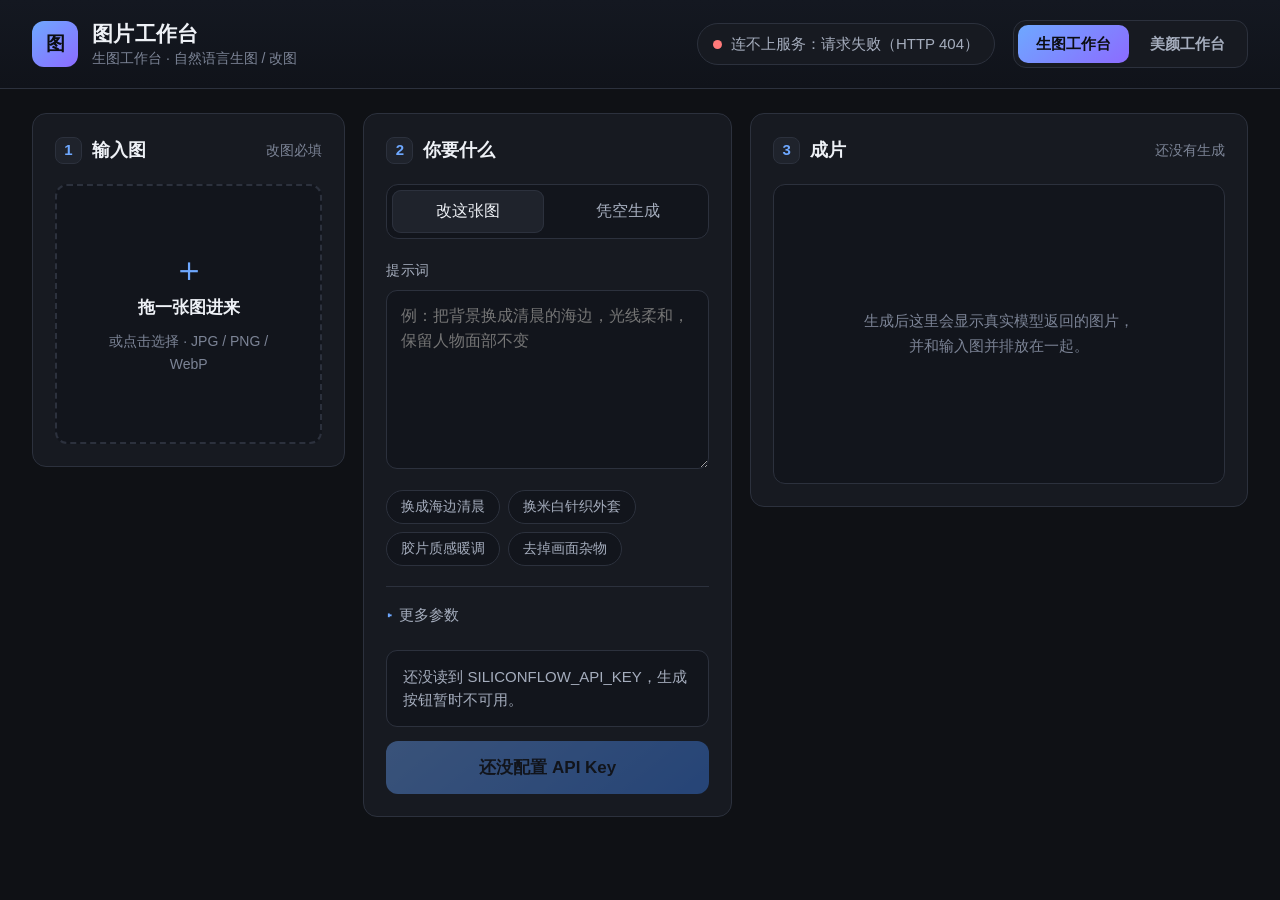
==== frontend/studio.html @ 8fd58a5e "feat(studio): 新增「生图工作台」，先报价后扣费的自由生图接口与页面 原来的造型链路只服务人像美化：本地人脸分析、SCHP/MediaPipe 蒙版、裁贴后 要求被掩区域逐像素与底图一致—" ====
<!doctype html>
<html lang="zh-CN">
  <head>
    <meta charset="UTF-8" />
    <meta name="viewport" content="width=device-width, initial-scale=1.0" />
    <meta
      name="description"
      content="图片工作台 — 生图工作台：自然语言生图 / 改图（SiliconFlow / Qwen-Image）"
    />
    <title>生图工作台 · 图片工作台</title>
    <link rel="stylesheet" href="./css/studio.css?v=0.1.0" />
  </head>
  <body>
    <header class="topbar">
      <div class="brand">
        <span class="brand-mark">图</span>
        <span class="brand-copy">
          <strong>图片工作台</strong>
          <small>生图工作台 · 自然语言生图 / 改图</small>
        </span>
      </div>

      <div class="topbar-right">
        <span class="pill" id="providerPill">
          <span class="dot"></span>
          <span id="providerText">正在检查 API…</span>
        </span>
        <nav class="workbench-switch" aria-label="工作台切换">
          <a class="workbench-tab is-active" href="./studio.html" aria-current="page">生图工作台</a>
          <a class="workbench-tab" href="./index.html">美颜工作台</a>
        </nav>
      </div>
    </header>

    <main class="grid">
      <!-- ---------------------------------------------------------- 输入 -->
      <section class="panel panel-source" id="sourcePanel">
        <h2 class="panel-title">
          <span class="step">1</span> 输入图
          <span class="panel-hint" id="sourceHint">改图必填</span>
        </h2>

        <div class="dropzone" id="dropzone" tabindex="0" role="button">
          <img id="sourcePreview" alt="输入图预览" hidden />
          <div class="dropzone-empty" id="dropzoneEmpty">
            <span class="dropzone-icon">＋</span>
            <strong>拖一张图进来</strong>
            <small>或点击选择 · JPG / PNG / WebP</small>
          </div>
        </div>
        <input type="file" id="fileInput" accept="image/jpeg,image/png,image/webp" hidden />

        <div class="source-meta" id="sourceMeta" hidden>
          <span id="sourceMetaText"></span>
          <button class="text-button" type="button" id="clearSource">换一张</button>
        </div>
      </section>

      <!-- ---------------------------------------------------------- 指令 -->
      <section class="panel panel-prompt">
        <h2 class="panel-title"><span class="step">2</span> 你要什么</h2>

        <div class="mode-switch" role="tablist" id="modeSwitch">
          <button class="mode-button is-active" data-mode="edit" type="button">改这张图</button>
          <button class="mode-button" data-mode="text2image" type="button">凭空生成</button>
        </div>

        <label class="field-label" for="promptInput">提示词</label>
        <textarea
          id="promptInput"
          rows="6"
          placeholder="例：把背景换成清晨的海边，光线柔和，保留人物面部不变"
        ></textarea>

        <div class="chips" id="promptChips"></div>

        <details class="advanced">
          <summary>更多参数</summary>

          <label class="field-label" for="modelSelect">模型</label>
          <select id="modelSelect"></select>
          <p class="field-note" id="modelNote"></p>

          <label class="field-label" for="sizeSelect" id="sizeLabel" hidden>画布尺寸</label>
          <select id="sizeSelect" hidden></select>

          <label class="field-label" for="negativeInput">不要出现（可选）</label>
          <input id="negativeInput" type="text" placeholder="例：文字、水印、多余的手指" />

          <label class="field-label" for="countSelect">生成张数</label>
          <select id="countSelect"></select>
        </details>

        <div class="cost-preview" id="costPreview">先写下提示词</div>

        <button class="primary-button" type="button" id="generateButton" disabled>
          生成（需确认费用）
        </button>
      </section>

      <!-- ---------------------------------------------------------- 结果 -->
      <section class="panel panel-result">
        <h2 class="panel-title">
          <span class="step">3</span> 成片
          <span class="panel-hint" id="resultHint">还没有生成</span>
        </h2>

        <div class="result-stage" id="resultStage">
          <p class="empty-state" id="resultEmpty">
            生成后这里会显示真实模型返回的图片，<br />并和输入图并排放在一起。
          </p>
        </div>

        <div class="compare" id="compare" hidden>
          <figure class="compare-figure">
            <img id="compareSource" alt="输入图" />
            <figcaption>原图</figcaption>
          </figure>
          <figure class="compare-figure">
            <img id="compareResult" alt="生成结果" />
            <figcaption id="compareResultCaption">成片</figcaption>
          </figure>
        </div>

        <dl class="facts" id="resultFacts" hidden></dl>

        <div class="result-actions" id="resultActions" hidden>
          <a class="primary-button" id="downloadButton" download>下载这张</a>
          <button class="ghost-button" type="button" id="reuseButton">把它的提示词拿回来改</button>
        </div>

        <h3 class="sub-title" id="historyTitle" hidden>历史成片</h3>
        <div class="history" id="history"></div>
      </section>
    </main>

    <!-- ------------------------------------------------------- 费用确认 -->
    <div class="modal-backdrop" id="confirmBackdrop" hidden>
      <div class="modal" role="dialog" aria-modal="true" aria-labelledby="confirmTitle">
        <h3 id="confirmTitle">这次要花钱，确认一下</h3>
        <dl class="confirm-facts" id="confirmFacts"></dl>
        <p class="confirm-warning">
          点击「确认并生成」就会真的向 SiliconFlow 发起付费请求，费用计入你的硅基流动账单。
          取消则不会发出任何请求。
        </p>
        <div class="modal-actions">
          <button class="ghost-button" type="button" id="confirmCancel">取消</button>
          <button class="primary-button" type="button" id="confirmAccept">确认并生成</button>
        </div>
      </div>
    </div>

    <script type="module" src="./js/studio.js?v=0.1.0"></script>
  </body>
</html>
---- frontend/css/studio.css ----
/*
 * The studio page is its own surface: it shares no class names with the styling
 * workspace, so neither page can break the other's layout. Type is deliberately
 * larger than the rest of the app -- this tool is meant to be read for a long
 * time from a normal desk distance, not squinted at.
 */

:root {
  --bg: #0f1115;
  --surface: #171a21;
  --surface-2: #1f232c;
  --line: #2c313d;
  --text: #eef1f6;
  --text-dim: #a5adbd;
  --text-faint: #7c8496;
  --accent: #6ea8ff;
  --accent-strong: #3d84f7;
  --warn: #ffb46b;
  --danger: #ff7a7a;
  --radius: 14px;
  --gap: 18px;
}

* {
  box-sizing: border-box;
}

/*
 * Several panels below set an explicit `display` (.compare, .facts,
 * .modal-backdrop...), which outranks the user-agent's `[hidden]` rule. Without
 * this, toggling the `hidden` attribute would leave the cost dialog and the
 * before/after strip permanently on screen.
 */
[hidden] {
  display: none !important;
}

html,
body {
  margin: 0;
  padding: 0;
}

body {
  background: var(--bg);
  color: var(--text);
  font-family: -apple-system, "PingFang SC", "Helvetica Neue", "Microsoft YaHei", sans-serif;
  font-size: 17px;
  line-height: 1.65;
  -webkit-font-smoothing: antialiased;
}

/* --------------------------------------------------------------- top bar */

.topbar {
  display: flex;
  align-items: center;
  justify-content: space-between;
  gap: 24px;
  padding: 20px 32px;
  border-bottom: 1px solid var(--line);
  background: linear-gradient(180deg, #141821, #10131a);
  position: sticky;
  top: 0;
  z-index: 20;
}

.brand {
  display: flex;
  align-items: center;
  gap: 14px;
}

.brand-mark {
  display: grid;
  place-items: center;
  width: 46px;
  height: 46px;
  border-radius: 12px;
  background: linear-gradient(140deg, var(--accent), #8c6bff);
  color: #0b0d12;
  font-weight: 800;
  font-size: 19px;
}

.brand-copy {
  display: flex;
  flex-direction: column;
  line-height: 1.35;
}

.brand-copy strong {
  font-size: 21px;
  letter-spacing: 0.3px;
}

.brand-copy small {
  color: var(--text-faint);
  font-size: 14px;
}

.topbar-right {
  display: flex;
  align-items: center;
  gap: 18px;
}

/* 两个工作台共用的切换器；深色面用同一套结构，只换配色。 */
.workbench-switch {
  display: inline-flex;
  gap: 3px;
  padding: 4px;
  border: 1px solid var(--line);
  border-radius: 13px;
  background: var(--surface);
}

.workbench-tab {
  display: inline-flex;
  height: 38px;
  align-items: center;
  padding: 0 18px;
  border-radius: 10px;
  color: var(--text-dim);
  font-size: 15px;
  font-weight: 600;
  text-decoration: none;
  white-space: nowrap;
}

.workbench-tab:hover {
  color: var(--text);
  background: var(--surface-2);
}

.workbench-tab.is-active,
.workbench-tab.is-active:hover {
  color: #0b0d12;
  background: linear-gradient(140deg, var(--accent), #8c6bff);
}

.pill {
  display: inline-flex;
  align-items: center;
  gap: 9px;
  padding: 8px 15px;
  border-radius: 999px;
  border: 1px solid var(--line);
  background: var(--surface);
  color: var(--text-dim);
  font-size: 15px;
}

.pill .dot {
  width: 9px;
  height: 9px;
  border-radius: 50%;
  background: var(--text-faint);
}

.pill.is-ok .dot {
  background: #4ade80;
  box-shadow: 0 0 10px #4ade8080;
}

.pill.is-bad .dot {
  background: var(--danger);
}

.ghost-link {
  color: var(--text-dim);
  text-decoration: none;
  font-size: 15px;
  border-bottom: 1px dashed var(--line);
  padding-bottom: 2px;
}

.ghost-link:hover {
  color: var(--text);
}

/* ------------------------------------------------------------------ grid */

.grid {
  display: grid;
  grid-template-columns: minmax(300px, 0.85fr) minmax(340px, 1fr) minmax(420px, 1.35fr);
  gap: var(--gap);
  padding: 24px 32px 64px;
  align-items: start;
}

@media (max-width: 1220px) {
  .grid {
    grid-template-columns: 1fr 1fr;
  }
  .panel-result {
    grid-column: 1 / -1;
  }
}

@media (max-width: 820px) {
  .grid {
    grid-template-columns: 1fr;
    padding: 18px 16px 48px;
  }
}

.panel {
  background: var(--surface);
  border: 1px solid var(--line);
  border-radius: var(--radius);
  padding: 22px;
}

.panel-title {
  display: flex;
  align-items: center;
  gap: 10px;
  margin: 0 0 18px;
  font-size: 18px;
  font-weight: 650;
}

.step {
  display: grid;
  place-items: center;
  width: 27px;
  height: 27px;
  border-radius: 8px;
  background: var(--surface-2);
  border: 1px solid var(--line);
  color: var(--accent);
  font-size: 15px;
  font-weight: 700;
}

.panel-hint {
  margin-left: auto;
  color: var(--text-faint);
  font-size: 14px;
  font-weight: 400;
}

/* -------------------------------------------------------------- dropzone */

.dropzone {
  position: relative;
  display: grid;
  place-items: center;
  min-height: 260px;
  border: 2px dashed var(--line);
  border-radius: 12px;
  background: #12151c;
  cursor: pointer;
  transition: border-color 0.15s ease, background 0.15s ease;
  overflow: hidden;
}

.dropzone:hover,
.dropzone:focus-visible,
.dropzone.is-dragging {
  border-color: var(--accent);
  background: #141922;
  outline: none;
}

.dropzone.is-disabled {
  opacity: 0.45;
  cursor: not-allowed;
}

.dropzone img {
  display: block;
  width: 100%;
  max-height: 420px;
  object-fit: contain;
}

.dropzone-empty {
  display: flex;
  flex-direction: column;
  align-items: center;
  gap: 8px;
  color: var(--text-dim);
  padding: 32px;
  text-align: center;
}

.dropzone-empty strong {
  font-size: 17px;
  color: var(--text);
}

.dropzone-empty small {
  font-size: 14px;
  color: var(--text-faint);
}

.dropzone-icon {
  font-size: 34px;
  color: var(--accent);
  line-height: 1;
}

.source-meta {
  display: flex;
  align-items: center;
  justify-content: space-between;
  gap: 12px;
  margin-top: 14px;
  font-size: 14px;
  color: var(--text-faint);
}

.text-button {
  background: none;
  border: none;
  color: var(--accent);
  font-size: 14px;
  cursor: pointer;
  padding: 4px 2px;
}

.text-button:hover {
  text-decoration: underline;
}

/* ---------------------------------------------------------------- prompt */

.mode-switch {
  display: grid;
  grid-template-columns: 1fr 1fr;
  gap: 8px;
  padding: 5px;
  border-radius: 12px;
  background: #12151c;
  border: 1px solid var(--line);
  margin-bottom: 20px;
}

.mode-button {
  border: none;
  background: transparent;
  color: var(--text-dim);
  font-size: 16px;
  font-family: inherit;
  padding: 11px 12px;
  border-radius: 9px;
  cursor: pointer;
  transition: background 0.15s ease, color 0.15s ease;
}

.mode-button.is-active {
  background: var(--surface-2);
  color: var(--text);
  box-shadow: inset 0 0 0 1px var(--line);
}

.field-label {
  display: block;
  margin: 18px 0 8px;
  font-size: 14px;
  color: var(--text-dim);
  letter-spacing: 0.2px;
}

.field-label:first-of-type {
  margin-top: 0;
}

.field-note {
  margin: 8px 0 0;
  font-size: 13.5px;
  color: var(--text-faint);
}

textarea,
input[type="text"],
select {
  width: 100%;
  background: #12151c;
  border: 1px solid var(--line);
  border-radius: 11px;
  color: var(--text);
  font-family: inherit;
  font-size: 16px;
  line-height: 1.6;
  padding: 12px 14px;
  resize: vertical;
}

textarea {
  min-height: 140px;
}

textarea:focus,
input[type="text"]:focus,
select:focus {
  outline: none;
  border-color: var(--accent);
  box-shadow: 0 0 0 3px #3d84f726;
}

.chips {
  display: flex;
  flex-wrap: wrap;
  gap: 8px;
  margin-top: 12px;
}

.chip {
  border: 1px solid var(--line);
  background: #12151c;
  color: var(--text-dim);
  border-radius: 999px;
  padding: 7px 14px;
  font-size: 14px;
  font-family: inherit;
  cursor: pointer;
}

.chip:hover {
  color: var(--text);
  border-color: var(--accent);
}

.advanced {
  margin-top: 20px;
  border-top: 1px solid var(--line);
  padding-top: 16px;
}

.advanced summary {
  cursor: pointer;
  color: var(--text-dim);
  font-size: 15px;
  list-style: none;
}

.advanced summary::before {
  content: "▸ ";
  color: var(--accent);
}

.advanced[open] summary::before {
  content: "▾ ";
}

.cost-preview {
  margin: 22px 0 14px;
  padding: 14px 16px;
  border-radius: 11px;
  background: #12151c;
  border: 1px solid var(--line);
  color: var(--text-dim);
  font-size: 15px;
  line-height: 1.55;
}

.cost-preview strong {
  color: var(--warn);
}

.primary-button {
  display: inline-flex;
  align-items: center;
  justify-content: center;
  gap: 8px;
  width: 100%;
  padding: 15px 20px;
  border: none;
  border-radius: 12px;
  background: linear-gradient(140deg, var(--accent), var(--accent-strong));
  color: #0a0d13;
  font-family: inherit;
  font-size: 17px;
  font-weight: 700;
  cursor: pointer;
  text-decoration: none;
  transition: filter 0.15s ease;
}

.primary-button:hover:not(:disabled) {
  filter: brightness(1.08);
}

.primary-button:disabled {
  opacity: 0.4;
  cursor: not-allowed;
}

.primary-button.is-busy {
  opacity: 1;
  cursor: progress;
}

.ghost-button {
  display: inline-flex;
  align-items: center;
  justify-content: center;
  padding: 14px 20px;
  border: 1px solid var(--line);
  border-radius: 12px;
  background: var(--surface-2);
  color: var(--text);
  font-family: inherit;
  font-size: 16px;
  cursor: pointer;
}

.ghost-button:hover {
  border-color: var(--accent);
}

/* ---------------------------------------------------------------- result */

.result-stage {
  display: grid;
  place-items: center;
  min-height: 300px;
  border: 1px solid var(--line);
  border-radius: 12px;
  background: #12151c;
  padding: 16px;
}

.result-stage img {
  display: block;
  max-width: 100%;
  max-height: 640px;
  border-radius: 9px;
}

.empty-state {
  color: var(--text-faint);
  text-align: center;
  font-size: 15px;
  margin: 0;
}

.is-error {
  color: var(--danger);
}

.spinner {
  width: 34px;
  height: 34px;
  border-radius: 50%;
  border: 3px solid #ffffff1f;
  border-top-color: var(--accent);
  animation: spin 0.9s linear infinite;
  margin: 0 auto 14px;
}

@keyframes spin {
  to {
    transform: rotate(360deg);
  }
}

.compare {
  display: grid;
  grid-template-columns: 1fr 1fr;
  gap: 14px;
  margin-top: 18px;
}

.compare.is-single {
  grid-template-columns: 1fr;
}

@media (max-width: 560px) {
  .compare {
    grid-template-columns: 1fr;
  }
}

.compare-figure {
  margin: 0;
  border: 1px solid var(--line);
  border-radius: 12px;
  overflow: hidden;
  background: #12151c;
}

.compare-figure img {
  display: block;
  width: 100%;
  max-height: 420px;
  object-fit: contain;
}

.compare-figure figcaption {
  padding: 9px 13px;
  font-size: 14px;
  color: var(--text-faint);
  border-top: 1px solid var(--line);
}

.facts {
  margin: 18px 0 0;
  display: grid;
  grid-template-columns: auto 1fr;
  gap: 7px 16px;
  font-size: 14.5px;
}

.facts dt {
  color: var(--text-faint);
}

.facts dd {
  margin: 0;
  color: var(--text-dim);
  word-break: break-all;
}

.result-actions {
  display: flex;
  flex-wrap: wrap;
  gap: 12px;
  margin-top: 20px;
}

.result-actions .primary-button,
.result-actions .ghost-button {
  width: auto;
  flex: 1 1 auto;
}

.sub-title {
  margin: 32px 0 14px;
  font-size: 16px;
  color: var(--text-dim);
  font-weight: 600;
}

.history {
  display: grid;
  grid-template-columns: repeat(auto-fill, minmax(110px, 1fr));
  gap: 10px;
}

.history-item {
  border: 1px solid var(--line);
  border-radius: 10px;
  overflow: hidden;
  background: #12151c;
  cursor: pointer;
  padding: 0;
}

.history-item:hover {
  border-color: var(--accent);
}

.history-item img {
  display: block;
  width: 100%;
  height: 110px;
  object-fit: cover;
}

/* ----------------------------------------------------------------- modal */

.modal-backdrop {
  position: fixed;
  inset: 0;
  background: #05070acc;
  backdrop-filter: blur(3px);
  display: grid;
  place-items: center;
  padding: 24px;
  z-index: 60;
}

.modal {
  width: min(540px, 100%);
  background: var(--surface);
  border: 1px solid var(--line);
  border-radius: 16px;
  padding: 28px;
  box-shadow: 0 24px 70px #00000080;
}

.modal h3 {
  margin: 0 0 20px;
  font-size: 20px;
}

.confirm-facts {
  display: grid;
  grid-template-columns: auto 1fr;
  gap: 10px 18px;
  margin: 0 0 20px;
  font-size: 16px;
}

.confirm-facts dt {
  color: var(--text-faint);
}

.confirm-facts dd {
  margin: 0;
  color: var(--text);
  font-weight: 600;
}

.confirm-warning {
  margin: 0;
  padding: 14px 16px;
  border-radius: 11px;
  background: #2a2113;
  border: 1px solid #4a3a1c;
  color: var(--warn);
  font-size: 15px;
  line-height: 1.6;
}

.modal-actions {
  display: flex;
  gap: 12px;
  margin-top: 24px;
}

.modal-actions button {
  width: auto;
  flex: 1;
}
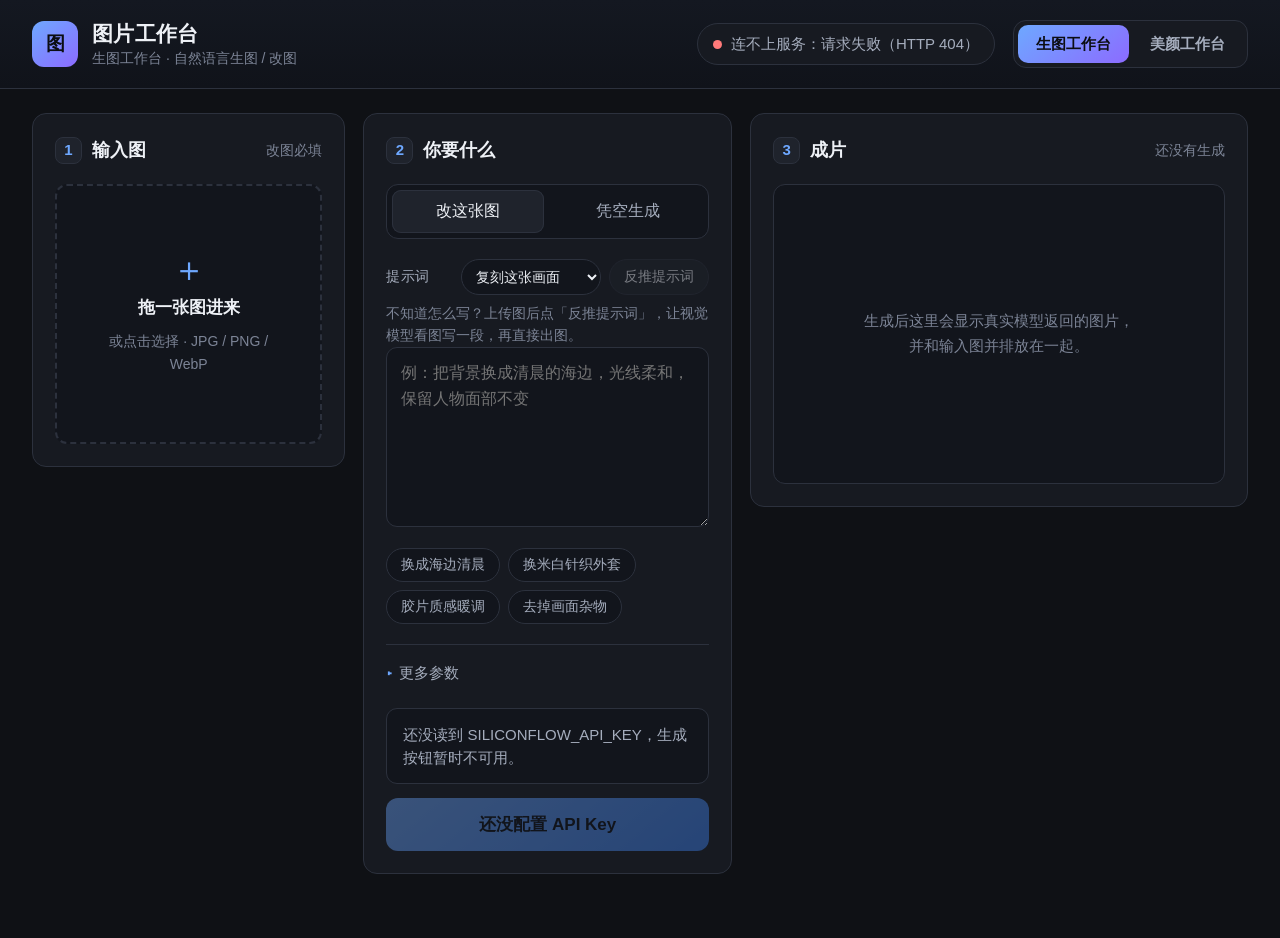
==== commit caeedfe3: "feat(studio): 工作台接入「反推提示词」，看图写词独立计费 工作台多一个入口：上传图 → 报价 → 确认 → 由视觉模型写出一段可直接出图的话， 主提示词自动填进输入框，另给 2~3 条备" ====
--- a/frontend/studio.html
+++ b/frontend/studio.html
@@ -8,7 +8,7 @@
       content="图片工作台 — 生图工作台：自然语言生图 / 改图（SiliconFlow / Qwen-Image）"
     />
     <title>生图工作台 · 图片工作台</title>
-    <link rel="stylesheet" href="./css/studio.css?v=0.1.0" />
+    <link rel="stylesheet" href="./css/studio.css?v=0.2.0" />
   </head>
   <body>
     <header class="topbar">
@@ -65,13 +65,28 @@
           <button class="mode-button" data-mode="text2image" type="button">凭空生成</button>
         </div>
 
-        <label class="field-label" for="promptInput">提示词</label>
+        <div class="field-head">
+          <label class="field-label" for="promptInput">提示词</label>
+          <div class="field-head-actions">
+            <select id="interrogateFocus" class="compact-select" aria-label="反推方式">
+              <option value="replicate">复刻这张画面</option>
+              <option value="style">只要风格和色调</option>
+            </select>
+            <button class="ghost-button is-compact" type="button" id="interrogateButton">
+              反推提示词
+            </button>
+          </div>
+        </div>
+        <p class="field-note" id="interrogateNote">
+          不知道怎么写？上传图后点「反推提示词」，让视觉模型看图写一段，再直接出图。
+        </p>
         <textarea
           id="promptInput"
           rows="6"
           placeholder="例：把背景换成清晨的海边，光线柔和，保留人物面部不变"
         ></textarea>
 
+        <div class="chips chips-interrogate" id="interrogateChips" hidden></div>
         <div class="chips" id="promptChips"></div>
 
         <details class="advanced">
@@ -80,6 +95,10 @@
           <label class="field-label" for="modelSelect">模型</label>
           <select id="modelSelect"></select>
           <p class="field-note" id="modelNote"></p>
+
+          <label class="field-label" for="interrogateModelSelect">反推模型（看图写提示词）</label>
+          <select id="interrogateModelSelect"></select>
+          <p class="field-note" id="interrogateModelNote"></p>
 
           <label class="field-label" for="sizeSelect" id="sizeLabel" hidden>画布尺寸</label>
           <select id="sizeSelect" hidden></select>
@@ -139,7 +158,7 @@
       <div class="modal" role="dialog" aria-modal="true" aria-labelledby="confirmTitle">
         <h3 id="confirmTitle">这次要花钱，确认一下</h3>
         <dl class="confirm-facts" id="confirmFacts"></dl>
-        <p class="confirm-warning">
+        <p class="confirm-warning" id="confirmWarning">
           点击「确认并生成」就会真的向 SiliconFlow 发起付费请求，费用计入你的硅基流动账单。
           取消则不会发出任何请求。
         </p>
@@ -150,6 +169,6 @@
       </div>
     </div>
 
-    <script type="module" src="./js/studio.js?v=0.1.0"></script>
+    <script type="module" src="./js/studio.js?v=0.2.0"></script>
   </body>
 </html>
--- a/frontend/css/studio.css
+++ b/frontend/css/studio.css
@@ -424,6 +424,53 @@
   border-color: var(--accent);
 }
 
+/* 反推入口：和「生成」并列，但基调更轻——它是备选手段，不是主按钮。 */
+.field-head {
+  display: flex;
+  align-items: center;
+  justify-content: space-between;
+  gap: 12px;
+  margin: 18px 0 8px;
+}
+
+.field-head .field-label {
+  margin: 0;
+}
+
+.field-head-actions {
+  display: flex;
+  align-items: center;
+  gap: 8px;
+}
+
+.compact-select {
+  width: auto;
+  padding: 8px 10px;
+  font-size: 14px;
+  border-radius: 999px;
+}
+
+.ghost-button.is-compact {
+  padding: 8px 14px;
+  font-size: 14px;
+  border-radius: 999px;
+}
+
+.ghost-button:disabled {
+  opacity: 0.45;
+  cursor: not-allowed;
+}
+
+.ghost-button:disabled:hover {
+  border-color: var(--line);
+}
+
+.chips-interrogate {
+  margin-top: 10px;
+  padding-top: 10px;
+  border-top: 1px dashed var(--line);
+}
+
 .advanced {
   margin-top: 20px;
   border-top: 1px solid var(--line);
